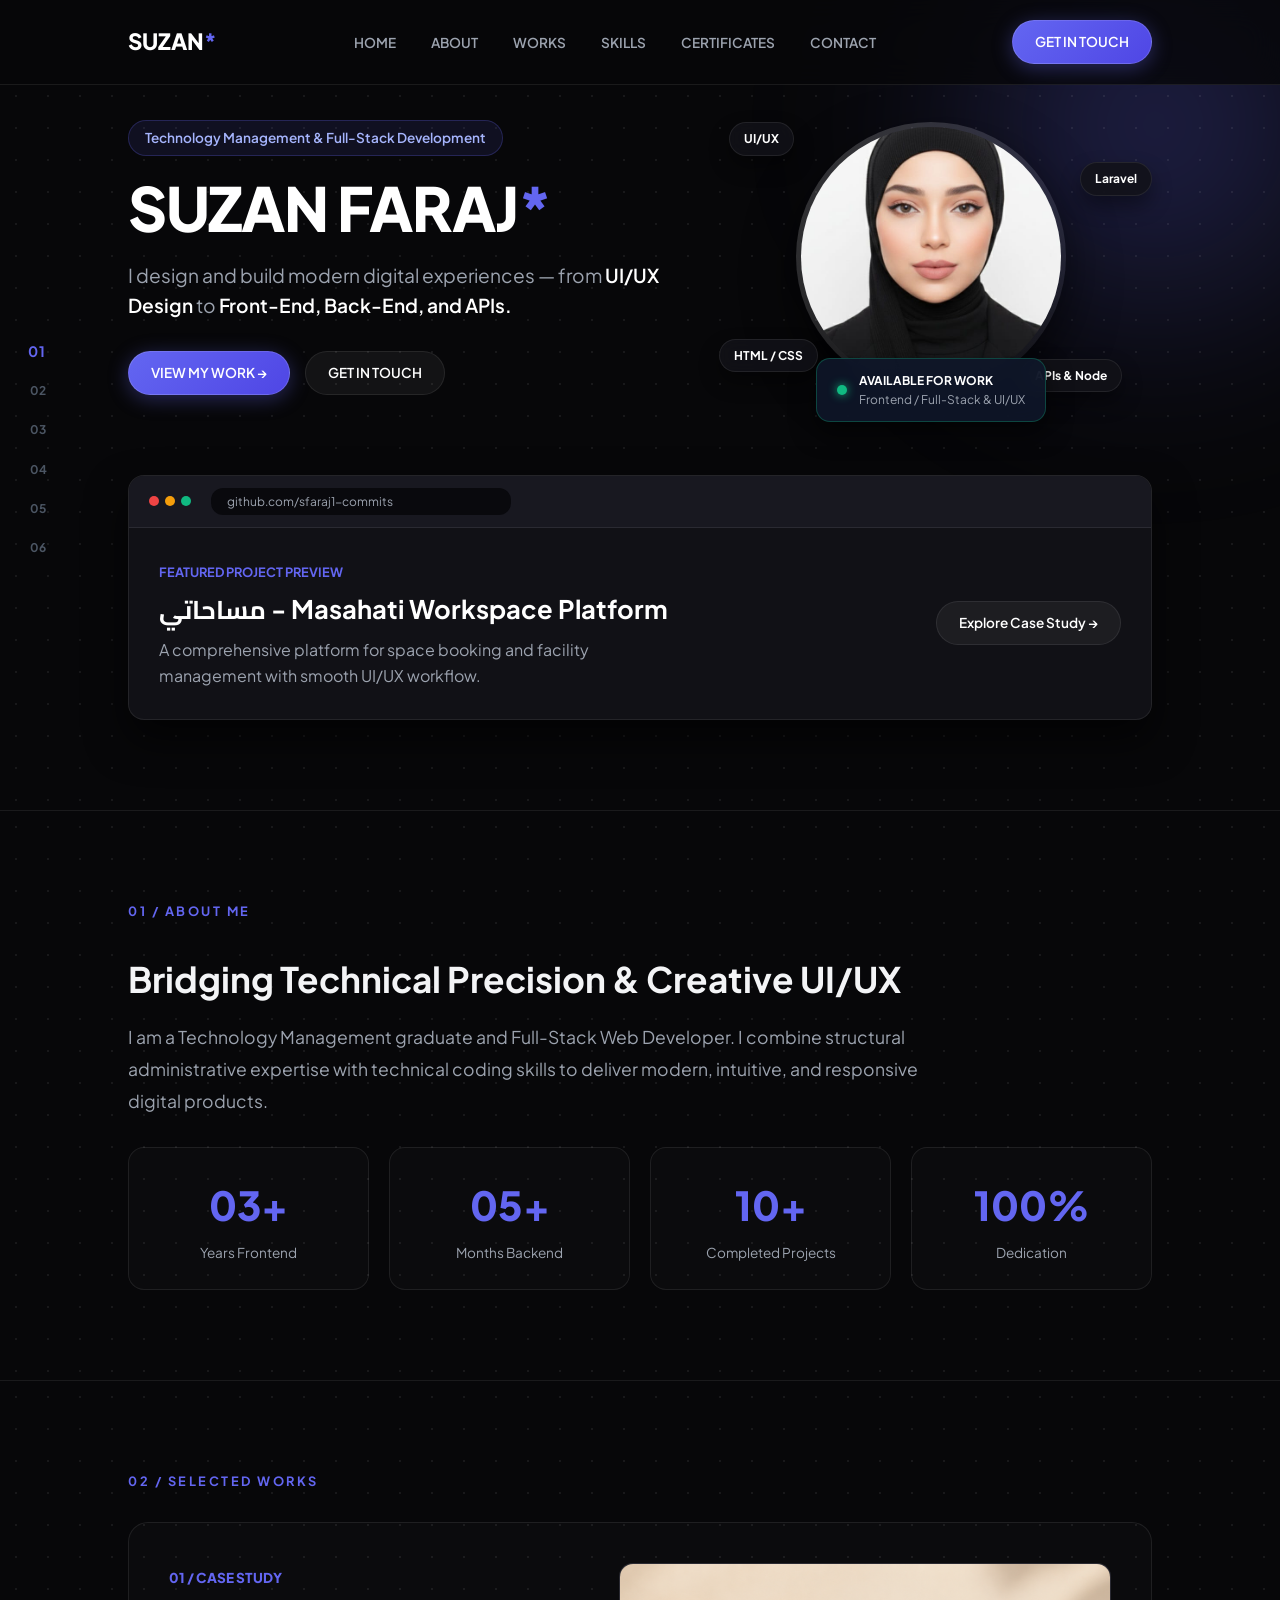
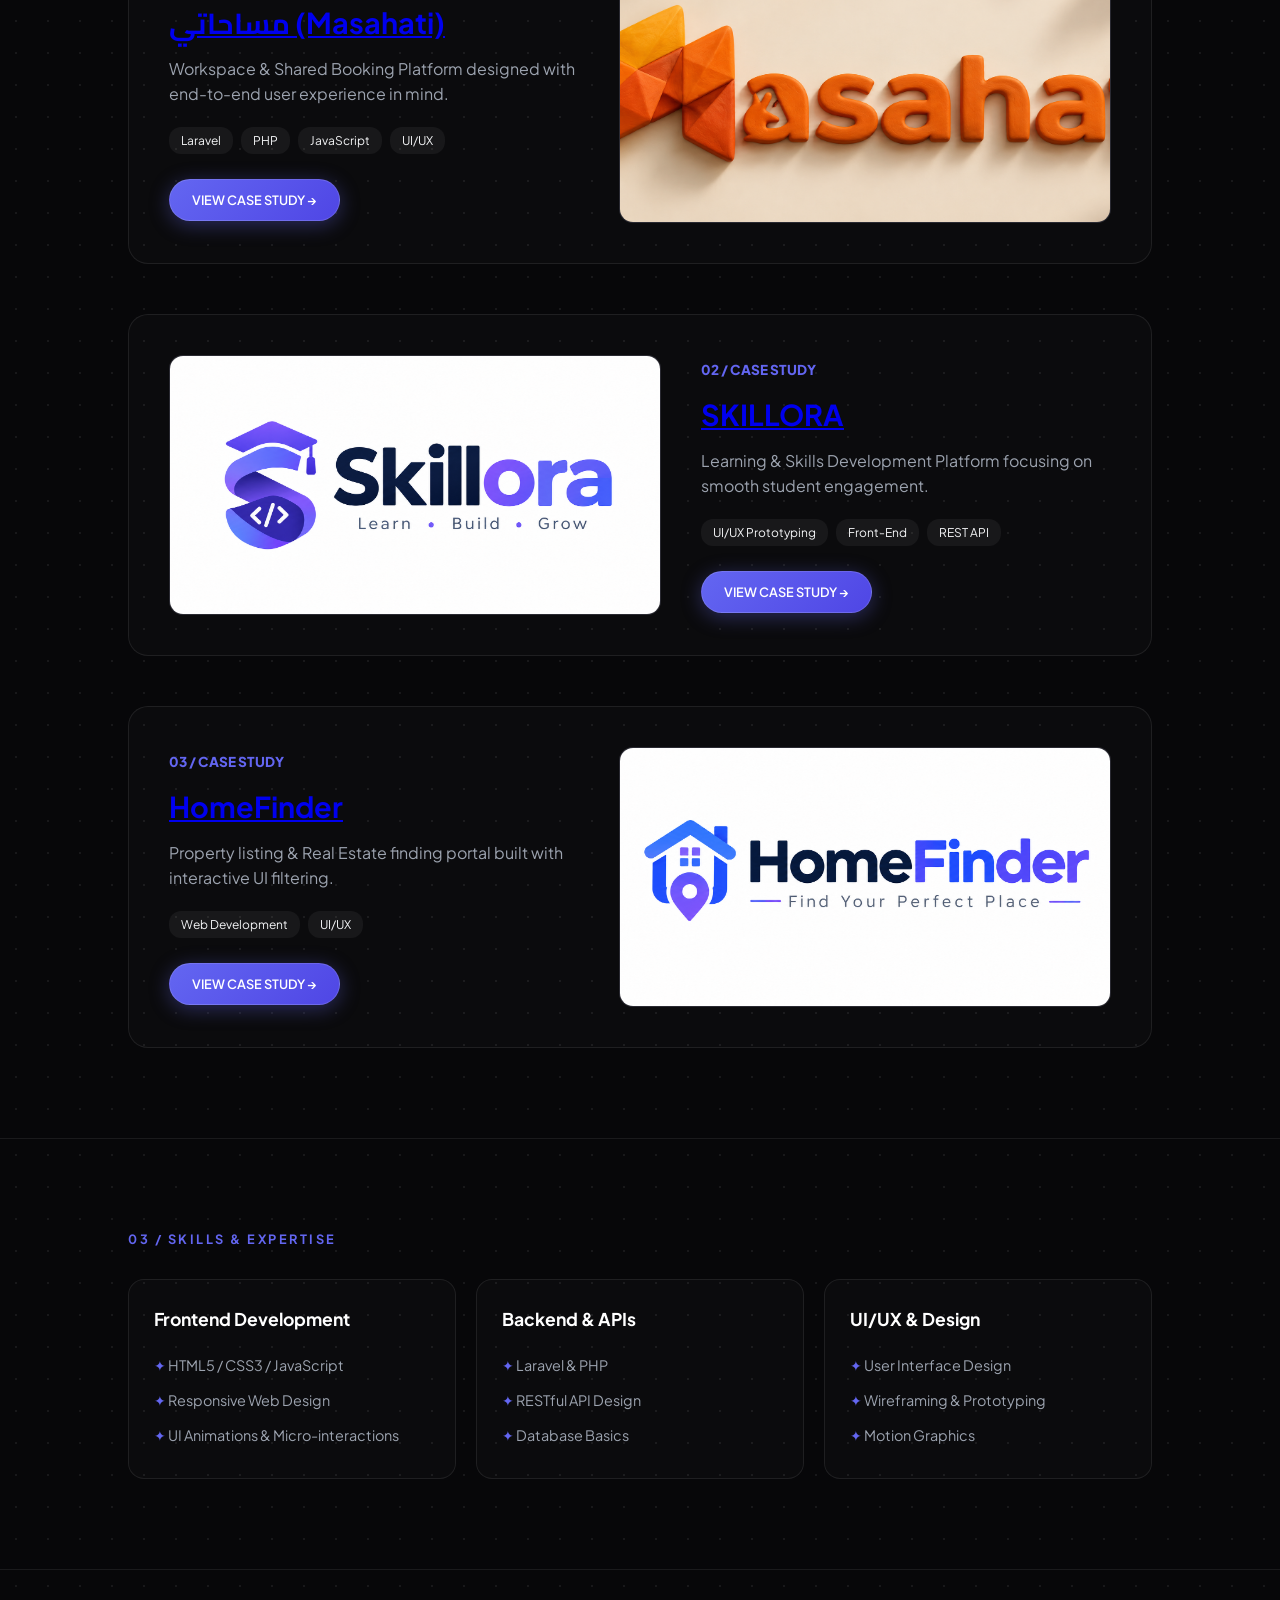
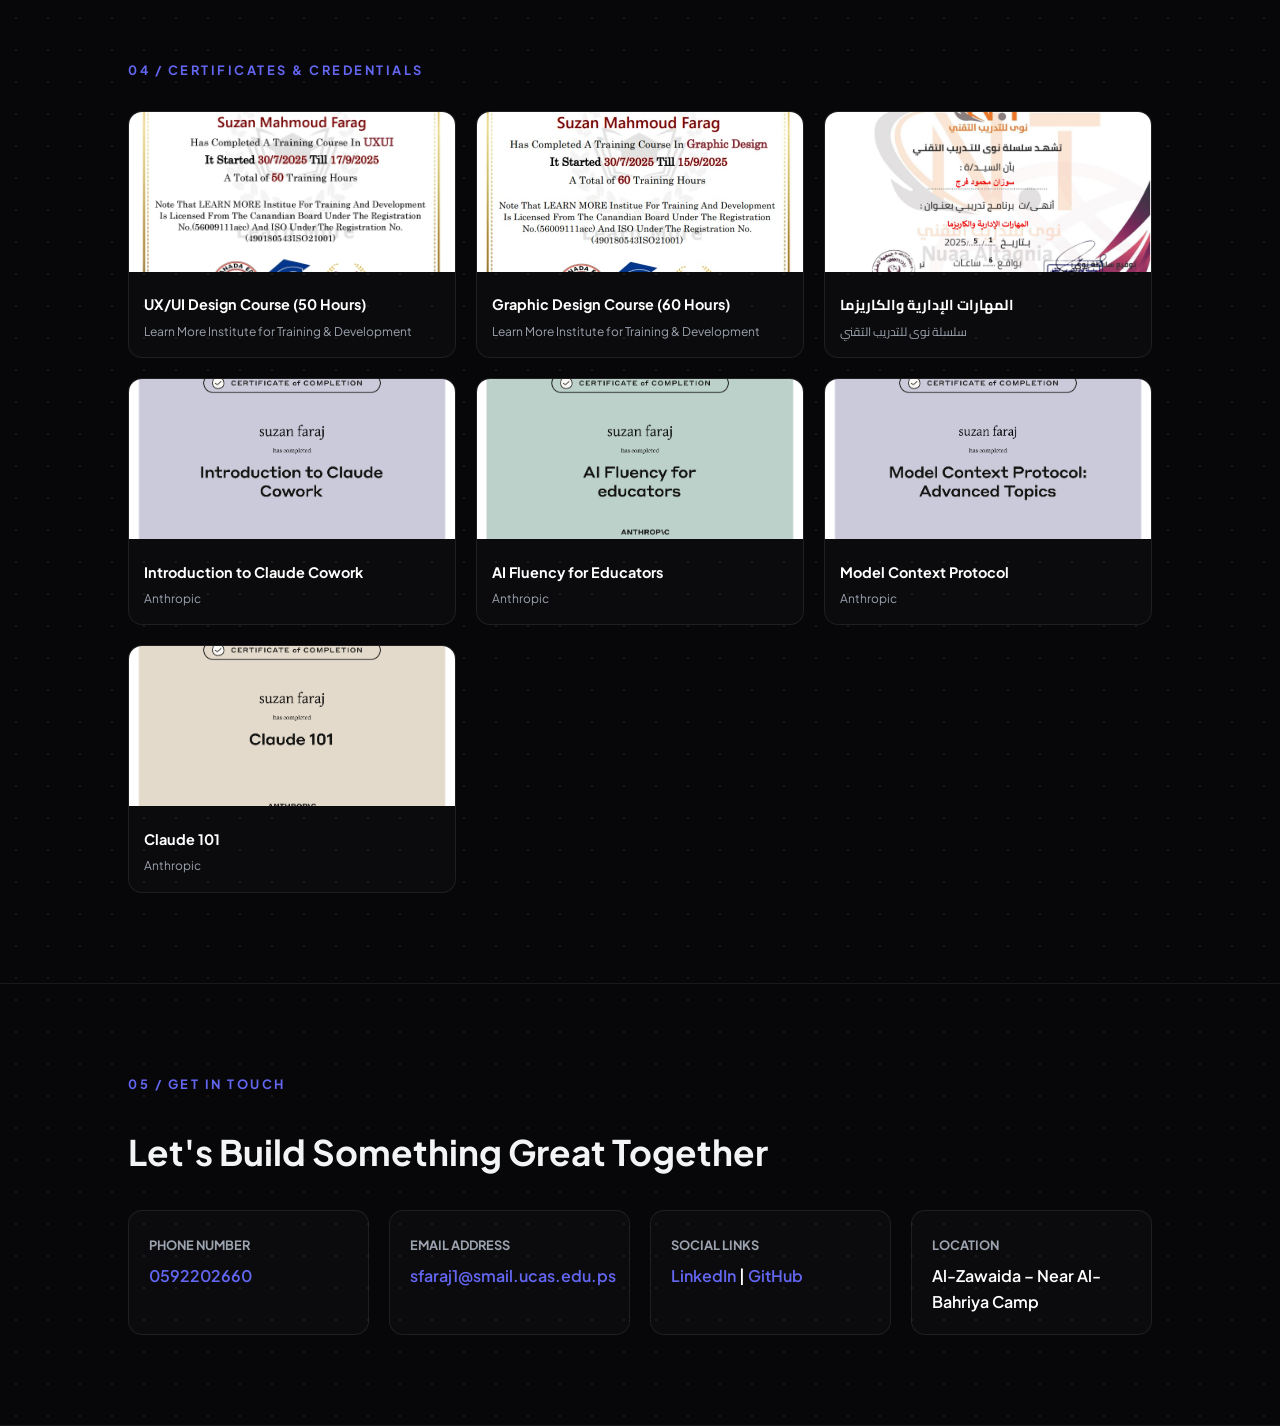
==== index.html @ 91f54c34 "Initial commit" ====
<!DOCTYPE html>
<html lang="en" dir="ltr">
<head>
    <meta charset="UTF-8">
    <meta name="viewport" content="width=device-width, initial-scale=1.0">
    <title>Suzan Faraj | Full-Stack & UI/UX Developer</title>
    
    <!-- Google Fonts -->
    <link rel="preconnect" href="https://fonts.googleapis.com">
    <link rel="preconnect" href="https://fonts.gstatic.com" crossorigin>
    <link href="https://fonts.googleapis.com/css2?family=Cairo:wght@400;600;700&family=Plus+Jakarta+Sans:wght@300;400;500;600;700;800&display=swap" rel="stylesheet">
    
    <!-- External CSS -->
    <link rel="stylesheet" href="css/style.css">

    <!-- Modal Internal CSS -->
    <style>
        .image-modal {
            display: none;
            position: fixed;
            z-index: 9999;
            padding-top: 50px;
            left: 0;
            top: 0;
            width: 100%;
            height: 100%;
            overflow: auto;
            background-color: rgba(0, 0, 0, 0.88);
            backdrop-filter: blur(8px);
        }

        .modal-content {
            margin: auto;
            display: block;
            max-width: 85%;
            max-height: 80vh;
            border-radius: 12px;
            box-shadow: 0 10px 30px rgba(0,0,0,0.8);
            object-fit: contain;
            animation: zoomIn 0.3s ease-in-out;
        }

        #caption {
            margin: auto;
            display: block;
            width: 80%;
            max-width: 700px;
            text-align: center;
            color: #ffffff;
            padding: 15px 0;
            font-size: 1.1rem;
            font-family: 'Plus Jakarta Sans', sans-serif;
        }

        .close-modal {
            position: absolute;
            top: 20px;
            right: 35px;
            color: #ffffff;
            font-size: 40px;
            font-weight: bold;
            cursor: pointer;
            transition: 0.3s;
            line-height: 1;
        }

        .close-modal:hover {
            color: #ff4d4d;
        }

        @keyframes zoomIn {
            from { transform: scale(0.7); opacity: 0; }
            to { transform: scale(1); opacity: 1; }
        }

        .cert-card img, .case-img img {
            cursor: pointer;
            transition: transform 0.3s ease, filter 0.3s ease;
        }

        .cert-card img:hover, .case-img img:hover {
            transform: scale(1.03);
            filter: brightness(1.05);
        }
    </style>
</head>
<body>

    <div class="ambient-glow"></div>

    <!-- Scroll Progress Indicator -->
    <div class="scroll-indicator">
        <a href="#home" class="scroll-step active">01</a>
        <a href="#about" class="scroll-step">02</a>
        <a href="#works" class="scroll-step">03</a>
        <a href="#skills" class="scroll-step">04</a>
        <a href="#certificates" class="scroll-step">05</a>
        <a href="#contact" class="scroll-step">06</a>
    </div>

    <!-- Header Navigation -->
    <header>
        <a class="logo" href="#home">SUZAN<span>*</span></a>
        <nav>
            <a href="#home">HOME</a>
            <a href="#about">ABOUT</a>
            <a href="#works">WORKS</a>
            <a href="#skills">SKILLS</a>
            <a href="#certificates">CERTIFICATES</a>
            <a href="#contact">CONTACT</a>
        </nav>
        <div class="header-actions">
            <a class="btn-primary" href="#contact">GET IN TOUCH</a>
        </div>
    </header>

    <main>
        <!-- HERO SECTION -->
        <section class="hero grid-bg" id="home">
            <div class="hero-content">
                <span class="hero-tag">Technology Management & Full-Stack Development</span>
                <h1>SUZAN FARAJ<span>*</span></h1>
                <p class="intro-text">
                    I design and build modern digital experiences — from <b>UI/UX Design</b> to <b>Front-End, Back-End, and APIs.</b>
                </p>

                <div class="hero-cta">
                    <a href="#works" class="btn-primary">VIEW MY WORK →</a>
                    <a href="#contact" class="btn-secondary">GET IN TOUCH</a>
                </div>
            </div>

            <!-- Profile Visual with Orbits & Floating Status -->
            <div class="hero-visual">
                <div class="floating-badge badge-1">UI/UX</div>
                <div class="floating-badge badge-2">Laravel</div>
                <div class="floating-badge badge-3">HTML / CSS</div>
                <div class="floating-badge badge-4">APIs & Node</div>

                <div class="photo-wrapper">
                    <img src="image/profile.jpg.jpeg" alt="Suzan Faraj">
                </div>

                <div class="status-card">
                    <div class="status-dot"></div>
                    <div class="status-info">
                        <strong>AVAILABLE FOR WORK</strong>
                        <span>Frontend / Full-Stack & UI/UX</span>
                    </div>
                </div>
            </div>

            <!-- Hero Live Browser Project Slider Preview -->
            <div class="hero-browser-preview">
                <div class="browser-header">
                    <div class="dots">
                        <div class="dot red"></div>
                        <div class="dot yellow"></div>
                        <div class="dot green"></div>
                    </div>
                    <div class="browser-url" id="preview-url">github.com/sfaraj1-commits</div>
                </div>
                <div class="browser-content">
                    <div>
                        <span class="preview-tag">FEATURED PROJECT PREVIEW</span>
                        <h3 id="preview-title" class="preview-title">مساحاتي - Masahati Workspace Platform</h3>
                        <p id="preview-desc" class="preview-desc">A comprehensive platform for space booking and facility management with smooth UI/UX workflow.</p>
                    </div>
                    <a href="https://github.com/sfaraj1-commits" target="_blank" class="btn-secondary btn-nowrap">Explore Case Study →</a>
                </div>
            </div>
        </section>

        <!-- ABOUT SECTION WITH STATS -->
        <section class="about grid-bg" id="about">
            <div class="section-top">01 / ABOUT ME</div>
            
            <h2 class="section-title">Bridging Technical Precision & Creative UI/UX</h2>
            <p class="section-description">
                I am a Technology Management graduate and Full-Stack Web Developer. I combine structural administrative expertise with technical coding skills to deliver modern, intuitive, and responsive digital products.
            </p>

            <!-- Stats Grid -->
            <div class="stats-grid">
                <div class="stat-card">
                    <div class="num">03+</div>
                    <div class="label">Years Frontend</div>
                </div>
                <div class="stat-card">
                    <div class="num">05+</div>
                    <div class="label">Months Backend</div>
                </div>
                <div class="stat-card">
                    <div class="num">10+</div>
                    <div class="label">Completed Projects</div>
                </div>
                <div class="stat-card">
                    <div class="num">100%</div>
                    <div class="label">Dedication</div>
                </div>
            </div>
        </section>

        <!-- SELECTED WORKS - CASE STUDIES -->
        <section class="works grid-bg" id="works">
            <div class="section-top">02 / SELECTED WORKS</div>

            <div class="case-studies">
                <!-- Case Study 01: Masahati -->
                <article class="case-card">
                    <div>
                        <span class="case-tag">01 / CASE STUDY</span>
                        <h3 class="case-title">
                            <a href="https://github.com/sfaraj1-commits" target="_blank" class="title-link">مساحاتي (Masahati)</a>
                        </h3>
                        <p class="case-desc">Workspace & Shared Booking Platform designed with end-to-end user experience in mind.</p>
                        <div class="tag-list">
                            <span class="tech-tag">Laravel</span>
                            <span class="tech-tag">PHP</span>
                            <span class="tech-tag">JavaScript</span>
                            <span class="tech-tag">UI/UX</span>
                        </div>
                        <a href="https://github.com/sfaraj1-commits" target="_blank" class="btn-primary btn-sm">VIEW CASE STUDY →</a>
                    </div>
                    <div class="case-img">
                        <img src="image/ChatGPT Image 1 أكتوبر 2026، 10_44_42 ص.png" alt="Masahati App Preview">
                    </div>
                </article>

                <!-- Case Study 02: Skillora -->
                <article class="case-card reverse">
                    <div class="case-img">
                        <img src="image/ChatGPT Image 8 أكتوبر 2026، 11_13_32 ص.png" alt="Skillora App Preview">
                    </div>
                    <div>
                        <span class="case-tag">02 / CASE STUDY</span>
                        <h3 class="case-title">
                            <a href="https://github.com/sfaraj1-commits/Skillora" target="_blank" class="title-link">SKILLORA</a>
                        </h3>
                        <p class="case-desc">Learning & Skills Development Platform focusing on smooth student engagement.</p>
                        <div class="tag-list">
                            <span class="tech-tag">UI/UX Prototyping</span>
                            <span class="tech-tag">Front-End</span>
                            <span class="tech-tag">REST API</span>
                        </div>
                        <a href="https://github.com/sfaraj1-commits" target="_blank" class="btn-primary btn-sm">VIEW CASE STUDY →</a>
                    </div>
                </article>

                <!-- Case Study 03: HomeFinder -->
                <article class="case-card">
                    <div>
                        <span class="case-tag">03 / CASE STUDY</span>
                        <h3 class="case-title">
                            <a href="https://github.com/sfaraj1-commits" target="_blank" class="title-link">HomeFinder</a>
                        </h3>
                        <p class="case-desc">Property listing & Real Estate finding portal built with interactive UI filtering.</p>
                        <div class="tag-list">
                            <span class="tech-tag">Web Development</span>
                            <span class="tech-tag">UI/UX</span>
                        </div>
                        <a href="https://github.com/sfaraj1-commits" target="_blank" class="btn-primary btn-sm">VIEW CASE STUDY →</a>
                    </div>
                    <div class="case-img">
                        <img src="image/ChatGPT Image 8 أكتوبر 2026، 11_18_34 ص.png" alt="HomeFinder Portal Preview">
                    </div>
                </article>
            </div>
        </section>

        <!-- SKILLS SECTION -->
        <section class="skills grid-bg" id="skills">
            <div class="section-top">03 / SKILLS & EXPERTISE</div>

            <div class="skills-grid">
                <div class="skill-box">
                    <h3>Frontend Development</h3>
                    <ul>
                        <li>HTML5 / CSS3 / JavaScript</li>
                        <li>Responsive Web Design</li>
                        <li>UI Animations & Micro-interactions</li>
                    </ul>
                </div>
                <div class="skill-box">
                    <h3>Backend & APIs</h3>
                    <ul>
                        <li>Laravel & PHP</li>
                        <li>RESTful API Design</li>
                        <li>Database Basics</li>
                    </ul>
                </div>
                <div class="skill-box">
                    <h3>UI/UX & Design</h3>
                    <ul>
                        <li>User Interface Design</li>
                        <li>Wireframing & Prototyping</li>
                        <li>Motion Graphics</li>
                    </ul>
                </div>
            </div>
        </section>

        <!-- CERTIFICATES SECTION -->
        <section class="certificates grid-bg" id="certificates">
            <div class="section-top">04 / CERTIFICATES & CREDENTIALS</div>

            <div class="cert-grid">
                <article class="cert-card">
                    <img src="image/g.jpeg" alt="UX/UI Design Training Certificate">
                    <div class="cert-info">
                        <h4>UX/UI Design Course (50 Hours)</h4>
                        <span>Learn More Institute for Training & Development</span>
                    </div>
                </article>

                <article class="cert-card">
                    <img src="image/WhatsApp Image 2026-10-06 at 2.01.51 PM.jpeg" alt="Graphic Design Training Certificate">
                    <div class="cert-info">
                        <h4>Graphic Design Course (60 Hours)</h4>
                        <span>Learn More Institute for Training & Development</span>
                    </div>
                </article>

                <article class="cert-card">
                    <img src="image/WhatsApp Image 2026-10-06 at 2.01.50 PM.jpeg" alt="Management Skills Certificate">
                    <div class="cert-info">
                        <h4>المهارات الإدارية والكاريزما</h4>
                        <span>سلسلة نوى للتدريب التقني</span>
                    </div>
                </article>

                <article class="cert-card">
                    <img src="image/certificate-2w9afbfnwqff-1787581860.jpg" alt="Certificate">
                    <div class="cert-info">
                        <h4>Introduction to Claude Cowork</h4>
                        <span>Anthropic</span>
                    </div>
                </article>

                <article class="cert-card">
                    <img src="image/certificate-3p4eb554yfsv-1787680988.jpg" alt="Certificate">
                    <div class="cert-info">
                        <h4>AI Fluency for Educators</h4>
                        <span>Anthropic</span>
                    </div>
                </article>

                <article class="cert-card">
                    <img src="image/certificate-8xuorm6f8h6w-1787682008.jpg" alt="Certificate">
                    <div class="cert-info">
                        <h4>Model Context Protocol</h4>
                        <span>Anthropic</span>
                    </div>
                </article>

                <article class="cert-card">
                    <img src="image/certificate-9eqwygiq89qj-1786186066.jpg" alt="Certificate">
                    <div class="cert-info">
                        <h4>Claude 101</h4>
                        <span>Anthropic</span>
                    </div>
                </article>
            </div>
        </section>

        <!-- CONTACT SECTION -->
        <section class="contact grid-bg" id="contact">
            <div class="section-top">05 / GET IN TOUCH</div>
            <h2 class="section-title">Let's Build Something Great Together</h2>

            <div class="contact-grid">
                <div class="contact-box">
                    <strong>Phone Number</strong>
                    <p><a href="tel:0592202660">0592202660</a></p>
                </div>
                <div class="contact-box">
                    <strong>Email Address</strong>
                    <p><a href="mailto:sfaraj1@smail.ucas.edu.ps">sfaraj1@smail.ucas.edu.ps</a></p>
                </div>
                <div class="contact-box">
                    <strong>Social Links</strong>
                    <p>
                        <a href="https://www.linkedin.com/in/suzan-ahmad-7a7024203?utm_source=share_via&utm_content=profile&utm_medium=member_android" target="_blank">LinkedIn</a> | 
                        <a href="https://github.com/sfaraj1-commits" target="_blank">GitHub</a>
                    </p>
                </div>
                <div class="contact-box">
                    <strong>Location</strong>
                    <p>Al-Zawaida – Near Al-Bahriya Camp</p>
                </div>
            </div>
        </section>
    </main>

    <!-- Lightbox Modal -->
    <div id="imageModal" class="image-modal">
        <span class="close-modal">&times;</span>
        <img class="modal-content" id="fullImage" alt="Zoomed View">
        <div id="caption"></div>
    </div>

    <!-- JavaScript -->
    <script>
        document.addEventListener("DOMContentLoaded", () => {
            const projects = [
                { title: "مساحاتي - Masahati Workspace Platform", desc: "A comprehensive space booking and facility management system.", url: "github.com/sfaraj1-commits" },
                { title: "SKILLORA - Learning Platform", desc: "E-learning portal designed with clean UI/UX and seamless APIs.", url: "github.com/sfaraj1-commits" },
                { title: "HomeFinder - Real Estate Portal", desc: "Real estate listing platform with advanced filtering controls.", url: "github.com/sfaraj1-commits" }
            ];

            let currentIndex = 0;
            const titleEl = document.getElementById("preview-title");
            const descEl = document.getElementById("preview-desc");
            const urlEl = document.getElementById("preview-url");

            setInterval(() => {
                currentIndex = (currentIndex + 1) % projects.length;
                titleEl.textContent = projects[currentIndex].title;
                descEl.textContent = projects[currentIndex].desc;
                urlEl.textContent = projects[currentIndex].url;
            }, 3500);

            const sections = document.querySelectorAll("section");
            const navSteps = document.querySelectorAll(".scroll-step");

            window.addEventListener("scroll", () => {
                let current = "";
                sections.forEach(section => {
                    const sectionTop = section.offsetTop;
                    if (pageYOffset >= sectionTop - 200) {
                        current = section.getAttribute("id");
                    }
                });

                navSteps.forEach(step => {
                    step.classList.remove("active");
                    if (step.getAttribute("href") === `#${current}`) {
                        step.classList.add("active");
                    }
                });
            });

            // Zoom Image Logic
            const modal = document.getElementById("imageModal");
            const modalImg = document.getElementById("fullImage");
            const captionText = document.getElementById("caption");
            const closeModal = document.querySelector(".close-modal");

            const clickableImages = document.querySelectorAll(".cert-card img, .case-img img");

            clickableImages.forEach(img => {
                img.addEventListener("click", function () {
                    modal.style.display = "block";
                    modalImg.src = this.src;
                    captionText.innerHTML = this.alt || "";
                });
            });

            closeModal.addEventListener("click", () => {
                modal.style.display = "none";
            });

            modal.addEventListener("click", (e) => {
                if (e.target === modal) {
                    modal.style.display = "none";
                }
            });
        });
    </script>
</body>
</html>
---- css/style.css ----
:root {
    --bg-color: #070709;
    --card-bg: rgba(255, 255, 255, 0.02);
    --card-border: rgba(255, 255, 255, 0.08);
    --accent-color: #6366f1;
    --accent-glow: rgba(99, 102, 241, 0.35);
    --green-glow: #10b981;
    --text-main: #f3f4f6;
    --text-muted: #9ca3af;
}

* { 
    box-sizing: border-box; 
    margin: 0; 
    padding: 0; 
}

html { 
    scroll-behavior: smooth; 
}

body {
    background-color: var(--bg-color);
    color: var(--text-main);
    font-family: 'Plus Jakarta Sans', 'Cairo', sans-serif;
    line-height: 1.6;
    overflow-x: hidden;
    padding-top: 80px;
}

/* Ambient Background Glow */
.ambient-glow {
    position: fixed;
    top: -150px;
    right: -150px;
    width: 550px;
    height: 550px;
    background: radial-gradient(circle, var(--accent-glow) 0%, transparent 70%);
    z-index: -1;
    filter: blur(90px);
    pointer-events: none;
}

.grid-bg {
    background-image: radial-gradient(rgba(255, 255, 255, 0.07) 1px, transparent 1px);
    background-size: 32px 32px;
    padding: 90px 10%;
    border-bottom: 1px solid var(--card-border);
    position: relative;
}

/* Side Scroll Progress Indicator */
.scroll-indicator {
    position: fixed;
    left: 30px;
    top: 50%;
    transform: translateY(-50%);
    display: flex;
    flex-direction: column;
    gap: 20px;
    z-index: 100;
}

.scroll-step {
    font-size: 0.75rem;
    font-weight: 700;
    color: #4b5563;
    text-decoration: none;
    transition: all 0.3s;
    position: relative;
}

.scroll-step.active, 
.scroll-step:hover {
    color: var(--accent-color);
    transform: scale(1.2);
}

/* Header Navigation */
header {
    position: fixed;
    top: 0; 
    left: 0; 
    width: 100%;
    display: flex; 
    justify-content: space-between; 
    align-items: center;
    padding: 20px 10%;
    background: rgba(7, 7, 9, 0.8);
    backdrop-filter: blur(16px);
    z-index: 1000;
    border-bottom: 1px solid var(--card-border);
}

header .logo {
    font-size: 1.4rem; 
    font-weight: 800; 
    color: #fff; 
    text-decoration: none;
}

header .logo span { 
    color: var(--accent-color); 
}

header nav a {
    color: var(--text-muted); 
    text-decoration: none; 
    margin: 0 16px;
    font-size: 0.85rem; 
    font-weight: 600; 
    transition: color 0.3s;
}

header nav a:hover { 
    color: #fff; 
}

.header-actions { 
    display: flex; 
    align-items: center; 
    gap: 16px; 
}

/* Buttons */
.btn-primary {
    background: linear-gradient(135deg, #6366f1 0%, #4f46e5 100%);
    box-shadow: 0 4px 20px var(--accent-glow);
    padding: 10px 22px; 
    border-radius: 30px; 
    color: #fff;
    text-decoration: none; 
    font-size: 0.85rem; 
    font-weight: 600;
    transition: all 0.3s; 
    border: 1px solid rgba(255,255,255,0.15);
    display: inline-block;
}

.btn-primary:hover { 
    transform: translateY(-2px); 
    box-shadow: 0 6px 25px rgba(99, 102, 241, 0.5); 
}

.btn-primary.btn-sm {
    font-size: 0.8rem;
}

.btn-secondary {
    background: rgba(255, 255, 255, 0.05);
    border: 1px solid var(--card-border);
    padding: 10px 22px; 
    border-radius: 30px; 
    color: #fff;
    text-decoration: none; 
    font-size: 0.85rem; 
    font-weight: 600;
    transition: all 0.3s;
    display: inline-block;
}

.btn-secondary:hover { 
    background: rgba(255, 255, 255, 0.1); 
}

.btn-nowrap {
    white-space: nowrap;
}

/* HERO SECTION */
.hero {
    display: grid;
    grid-template-columns: 1.1fr 0.9fr;
    gap: 40px;
    align-items: center;
    min-height: calc(90vh - 80px);
    padding-top: 40px;
}

.hero-tag {
    display: inline-block;
    background: rgba(99, 102, 241, 0.1);
    border: 1px solid rgba(99, 102, 241, 0.25);
    color: #a5b4fc; 
    padding: 6px 16px; 
    border-radius: 20px;
    font-size: 0.85rem; 
    font-weight: 600; 
    margin-bottom: 20px;
}

h1 { 
    font-size: 3.8rem; 
    color: #fff; 
    font-weight: 800; 
    line-height: 1.05; 
    letter-spacing: -1.5px; 
}

h1 span { 
    color: var(--accent-color); 
}

.intro-text {
    font-size: 1.2rem; 
    color: var(--text-muted); 
    margin: 20px 0 30px 0; 
    max-width: 580px;
}

.intro-text b { 
    color: #fff; 
    font-weight: 600; 
}

.hero-cta { 
    display: flex; 
    gap: 15px; 
    align-items: center; 
}

/* Profile Visual */
.hero-visual {
    position: relative;
    display: flex;
    justify-content: center;
    align-items: center;
}

.photo-wrapper {
    position: relative;
    width: 270px; 
    height: 270px;
    border-radius: 50%;
    padding: 5px;
    background: linear-gradient(135deg, rgba(255,255,255,0.2), rgba(255,255,255,0.03));
    box-shadow: 0 20px 50px rgba(0,0,0,0.6);
    z-index: 2;
}

.photo-wrapper img { 
    width: 100%; 
    height: 100%; 
    object-fit: cover; 
    border-radius: 50%; 
}

/* Floating Tech Orbit Badges */
.floating-badge {
    position: absolute;
    background: rgba(18, 18, 24, 0.85);
    border: 1px solid var(--card-border);
    backdrop-filter: blur(8px);
    padding: 6px 14px;
    border-radius: 20px;
    font-size: 0.75rem;
    font-weight: 700;
    color: #fff;
    box-shadow: 0 10px 20px rgba(0,0,0,0.4);
    animation: floatAnim 4s ease-in-out infinite alternate;
    z-index: 3;
}

.badge-1 { top: 0; left: 20px; animation-delay: 0s; }
.badge-2 { top: 40px; right: 0; animation-delay: 1s; }
.badge-3 { bottom: 20px; left: 10px; animation-delay: 2s; }
.badge-4 { bottom: 0; right: 30px; animation-delay: 1.5s; }

@keyframes floatAnim {
    0% { transform: translateY(0px); }
    100% { transform: translateY(-10px); }
}

/* Floating Work Status Card */
.status-card {
    position: absolute;
    bottom: -30px;
    background: rgba(15, 23, 42, 0.9);
    border: 1px solid rgba(16, 185, 129, 0.3);
    backdrop-filter: blur(12px);
    padding: 12px 20px;
    border-radius: 14px;
    display: flex;
    align-items: center;
    gap: 12px;
    z-index: 4;
    box-shadow: 0 10px 25px rgba(0,0,0,0.5);
}

.status-dot {
    width: 10px; 
    height: 10px; 
    background: var(--green-glow); 
    border-radius: 50%;
    box-shadow: 0 0 10px var(--green-glow); 
    animation: pulse 1.8s infinite;
}

.status-info { font-size: 0.75rem; }
.status-info strong { display: block; color: #fff; }
.status-info span { color: var(--text-muted); }

@keyframes pulse { 
    0%, 100% { opacity: 1; } 
    50% { opacity: 0.4; } 
}

/* Browser Slider Preview */
.hero-browser-preview {
    grid-column: span 2;
    margin-top: 40px;
    background: #111116;
    border: 1px solid var(--card-border);
    border-radius: 16px;
    overflow: hidden;
    box-shadow: 0 20px 40px rgba(0,0,0,0.6);
}

.browser-header {
    background: #181820;
    padding: 12px 20px;
    display: flex;
    align-items: center;
    gap: 10px;
    border-bottom: 1px solid var(--card-border);
}

.dots { display: flex; gap: 6px; }
.dot { width: 10px; height: 10px; border-radius: 50%; background: #374151; }
.dot.red { background: #ef4444; } 
.dot.yellow { background: #f59e0b; } 
.dot.green { background: #10b981; }

.browser-url {
    background: #09090d;
    color: var(--text-muted);
    font-size: 0.75rem;
    padding: 4px 16px;
    border-radius: 12px;
    margin-left: 10px;
    flex: 1;
    max-width: 300px;
}

.browser-content {
    padding: 30px;
    display: flex;
    align-items: center;
    justify-content: space-between;
    min-height: 180px;
}

.preview-tag {
    color: var(--accent-color); 
    font-size: 0.8rem; 
    font-weight: 700;
}

.preview-title {
    font-size: 1.6rem; 
    color: #fff; 
    margin-top: 5px;
}

.preview-desc {
    color: var(--text-muted); 
    margin-top: 8px; 
    max-width: 500px;
}

/* GENERAL SECTION STYLES */
.section-top { 
    font-size: 0.8rem; 
    color: var(--accent-color); 
    letter-spacing: 2.5px; 
    font-weight: 700; 
    margin-bottom: 30px; 
    text-transform: uppercase; 
}

.section-title {
    font-size: 2.2rem; 
    margin-bottom: 15px;
}

.section-description {
    color: var(--text-muted); 
    font-size: 1.1rem; 
    max-width: 800px; 
    line-height: 1.8;
}

/* STATS CARDS */
.stats-grid {
    display: grid;
    grid-template-columns: repeat(auto-fit, minmax(180px, 1fr));
    gap: 20px;
    margin-top: 30px;
}

.stat-card {
    background: var(--card-bg);
    border: 1px solid var(--card-border);
    padding: 25px;
    border-radius: 16px;
    text-align: center;
}

.stat-card .num { 
    font-size: 2.5rem; 
    font-weight: 800; 
    color: var(--accent-color); 
}

.stat-card .label { 
    font-size: 0.85rem; 
    color: var(--text-muted); 
    margin-top: 5px; 
}

/* CASE STUDIES */
.case-studies { 
    display: flex; 
    flex-direction: column; 
    gap: 50px; 
    margin-top: 30px; 
}

.case-card {
    display: grid;
    grid-template-columns: 1fr 1.2fr;
    gap: 40px;
    background: var(--card-bg);
    border: 1px solid var(--card-border);
    border-radius: 20px;
    padding: 40px;
    align-items: center;
    transition: transform 0.3s;
}

.case-card:hover { 
    transform: translateY(-5px); 
    border-color: rgba(99, 102, 241, 0.4); 
}

.case-card.reverse { 
    grid-template-columns: 1.2fr 1fr; 
}

.case-tag {
    color: var(--accent-color); 
    font-weight: 800; 
    font-size: 0.85rem;
}

.case-title {
    font-size: 1.8rem; 
    color: #fff; 
    margin: 10px 0;
}

.case-desc {
    color: var(--text-muted); 
    margin-bottom: 20px;
}

.tag-list {
    display: flex; 
    gap: 8px; 
    flex-wrap: wrap; 
    margin-bottom: 25px;
}

.tech-tag {
    background: rgba(255,255,255,0.05); 
    padding: 4px 12px; 
    border-radius: 12px; 
    font-size: 0.75rem;
}

.case-img {
    width: 100%; 
    height: 260px; 
    background: #181820; 
    border-radius: 14px;
    display: flex; 
    align-items: center; 
    justify-content: center; 
    overflow: hidden;
    border: 1px solid var(--card-border);
}

.case-img img { 
    width: 100%; 
    height: 100%; 
    object-fit: cover; 
}

.img-placeholder {
    color: #666; 
    font-weight: 600;
}

/* SKILLS GRID */
.skills-grid { 
    display: grid; 
    grid-template-columns: repeat(auto-fit, minmax(260px, 1fr)); 
    gap: 20px; 
}

.skill-box { 
    background: var(--card-bg); 
    border: 1px solid var(--card-border); 
    padding: 25px; 
    border-radius: 16px; 
}

.skill-box h3 { 
    margin-bottom: 15px; 
    color: #fff; 
    font-size: 1.1rem; 
}

.skill-box ul { 
    list-style: none; 
}

.skill-box ul li { 
    padding: 6px 0; 
    color: var(--text-muted); 
    font-size: 0.9rem; 
}

.skill-box ul li::before { 
    content: "✦ "; 
    color: var(--accent-color); 
}

/* CERTIFICATES SHOWCASE */
.cert-grid { 
    display: grid; 
    grid-template-columns: repeat(auto-fill, minmax(260px, 1fr)); 
    gap: 20px; 
}

.cert-card { 
    background: var(--card-bg); 
    border: 1px solid var(--card-border); 
    border-radius: 14px; 
    overflow: hidden; 
}

.cert-card img { 
    width: 100%; 
    height: 160px; 
    object-fit: cover; 
}

.cert-info { 
    padding: 15px; 
}

.cert-info h4 { 
    font-size: 0.9rem; 
    color: #fff; 
}

.cert-info span { 
    font-size: 0.75rem; 
    color: var(--text-muted); 
}

/* CONTACT SECTION */
.contact-grid { 
    display: grid; 
    grid-template-columns: repeat(auto-fit, minmax(200px, 1fr)); 
    gap: 20px; 
    margin-top: 30px; 
}

.contact-box { 
    background: var(--card-bg); 
    border: 1px solid var(--card-border); 
    padding: 20px; 
    border-radius: 14px; 
}

.contact-box strong { 
    color: var(--text-muted); 
    font-size: 0.8rem; 
    text-transform: uppercase; 
}

.contact-box p { 
    margin-top: 6px; 
    color: #fff; 
    font-weight: 600; 
}

.contact-box a { 
    color: var(--accent-color); 
    text-decoration: none; 
}

/* MEDIA QUERIES */
@media (max-width: 900px) {
    .hero { 
        grid-template-columns: 1fr; 
        text-align: center; 
    }
    
    .hero-visual { 
        margin-top: 30px; 
    }
    
    .hero-cta { 
        justify-content: center; 
    }
    
    .case-card, 
    .case-card.reverse { 
        grid-template-columns: 1fr; 
    }
    
    .scroll-indicator { 
        display: none; 
    }
    
    header nav { 
        display: none; 
    }
    
    h1 { 
        font-size: 2.6rem; 
    }
}
/* Styling for Image Modal */
.image-modal {
    display: none;
    position: fixed;
    z-index: 9999;
    padding-top: 50px;
    left: 0;
    top: 0;
    width: 100%;
    height: 100%;
    overflow: auto;
    background-color: rgba(0, 0, 0, 0.85);
    backdrop-filter: blur(5px);
}

.modal-content {
    margin: auto;
    display: block;
    max-width: 85%;
    max-height: 80vh;
    border-radius: 12px;
    box-shadow: 0 10px 30px rgba(0,0,0,0.5);
    object-fit: contain;
    animation: zoomIn 0.3s ease;
}

#caption {
    margin: auto;
    display: block;
    width: 80%;
    max-width: 700px;
    text-align: center;
    color: #fff;
    padding: 15px 0;
    font-size: 1.1rem;
}

.close-modal {
    position: absolute;
    top: 20px;
    right: 35px;
    color: #f1f1f1;
    font-size: 40px;
    font-weight: bold;
    cursor: pointer;
    transition: 0.3s;
}

.close-modal:hover {
    color: #bbb;
}

@keyframes zoomIn {
    from { transform: scale(0.7); opacity: 0; }
    to { transform: scale(1); opacity: 1; }
}

/* إضافة شكل المؤشر عند تحريك الماوس فوق صور الشهادات والمعرض */
.cert-card img, .case-img img {
    cursor: pointer;
    transition: transform 0.3s ease;
}

.cert-card img:hover, .case-img img:hover {
    transform: scale(1.03);
}
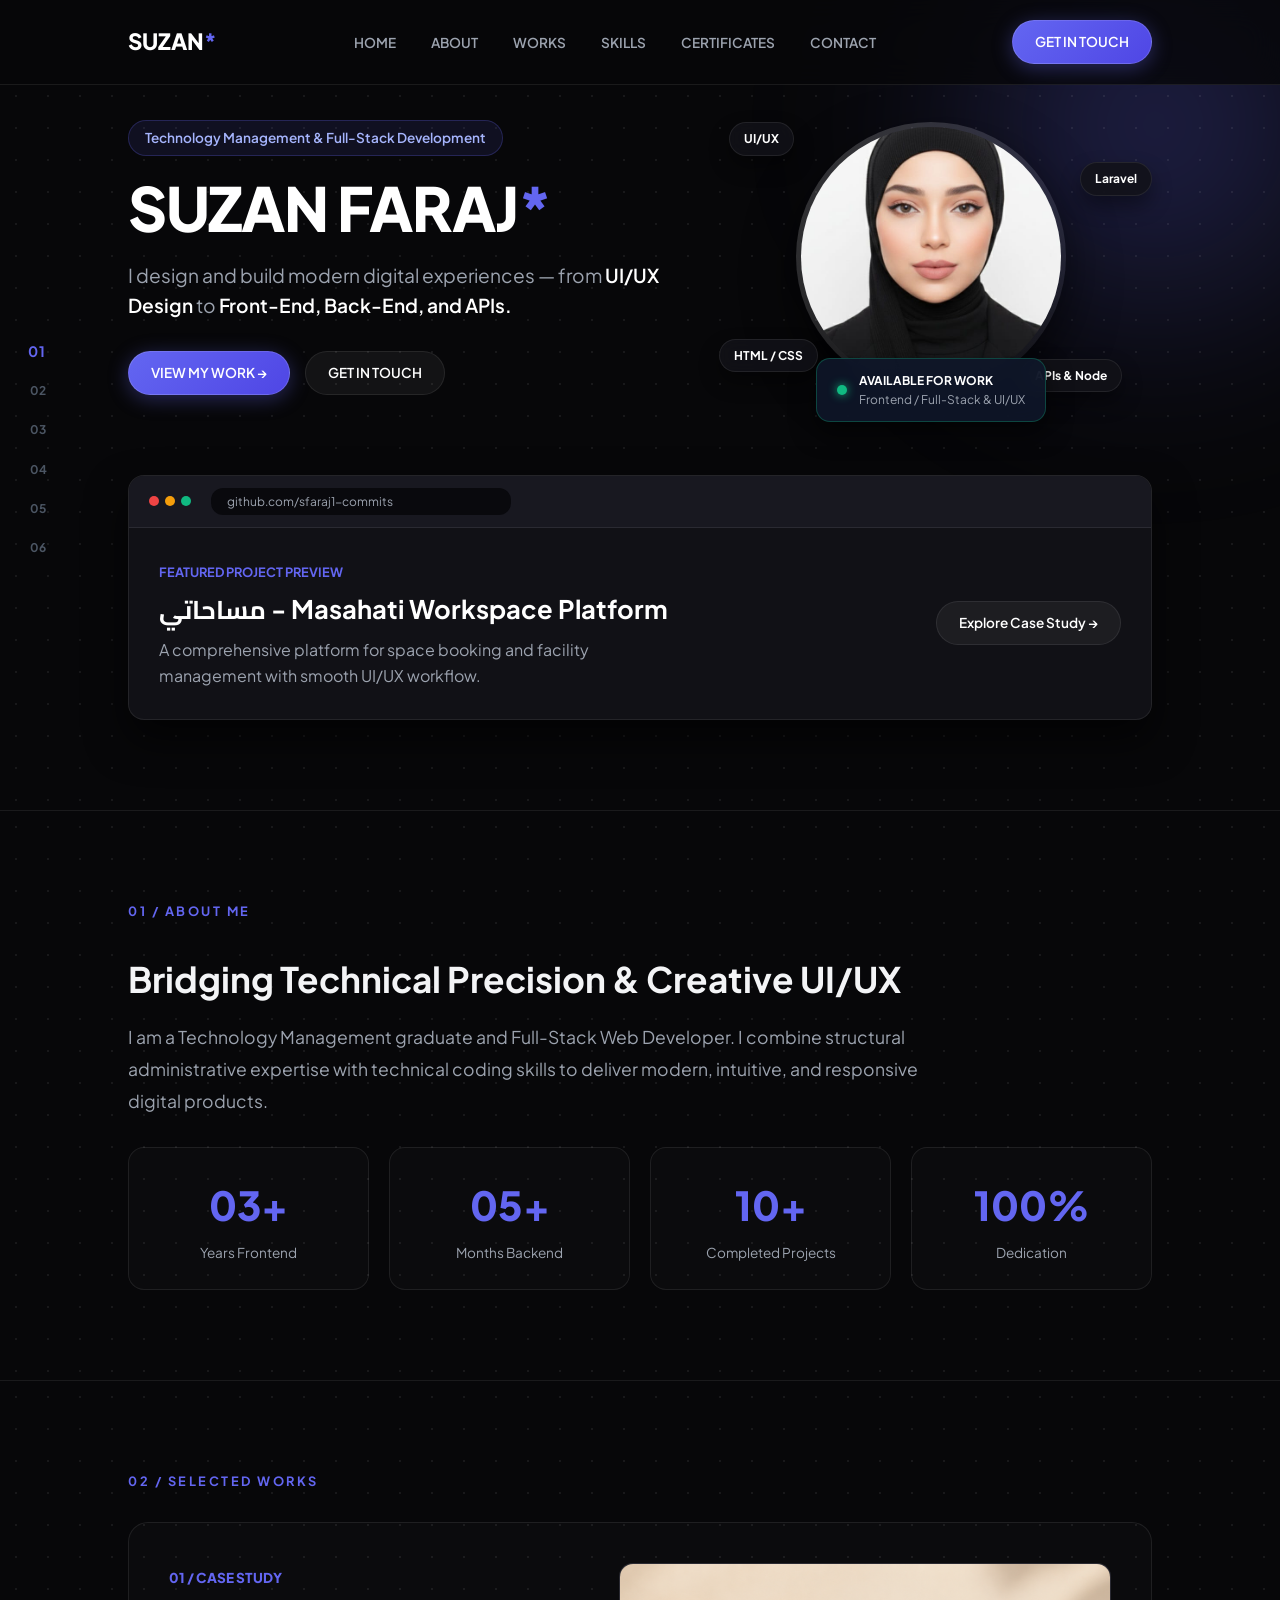
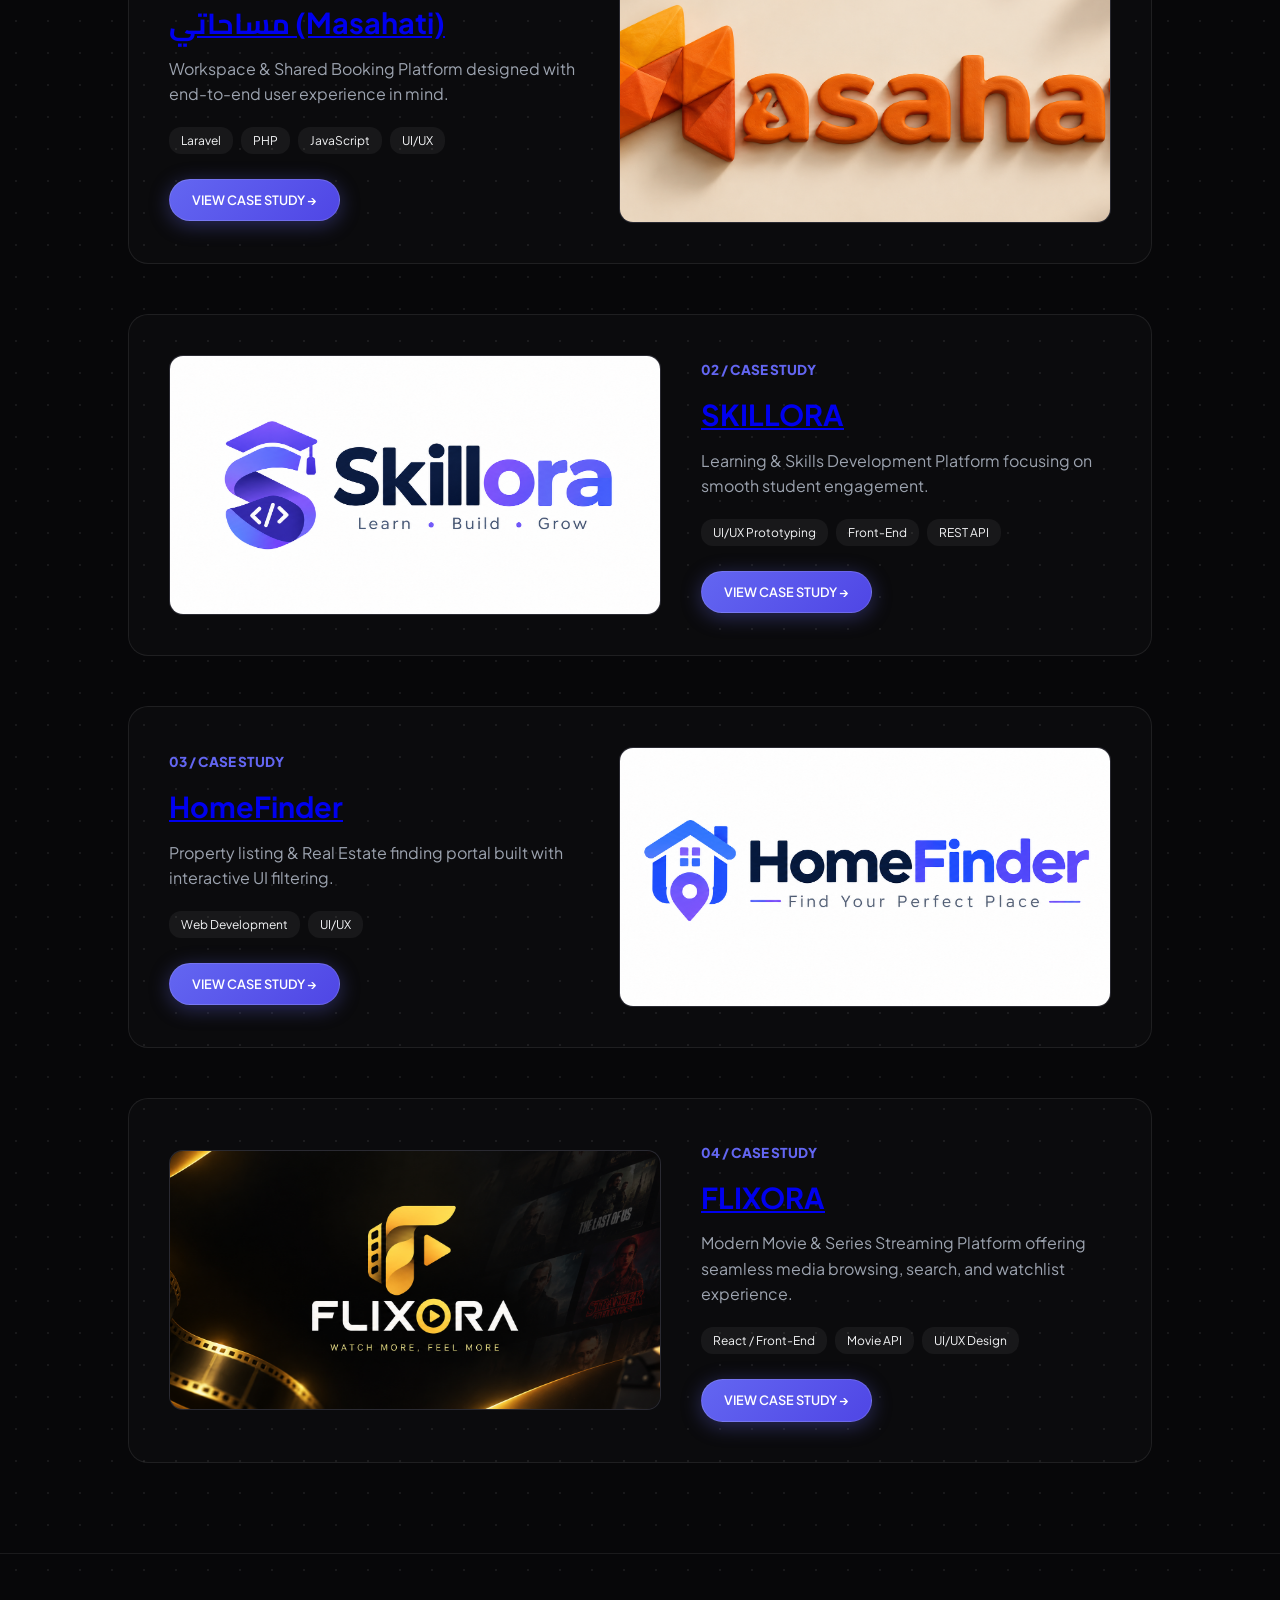
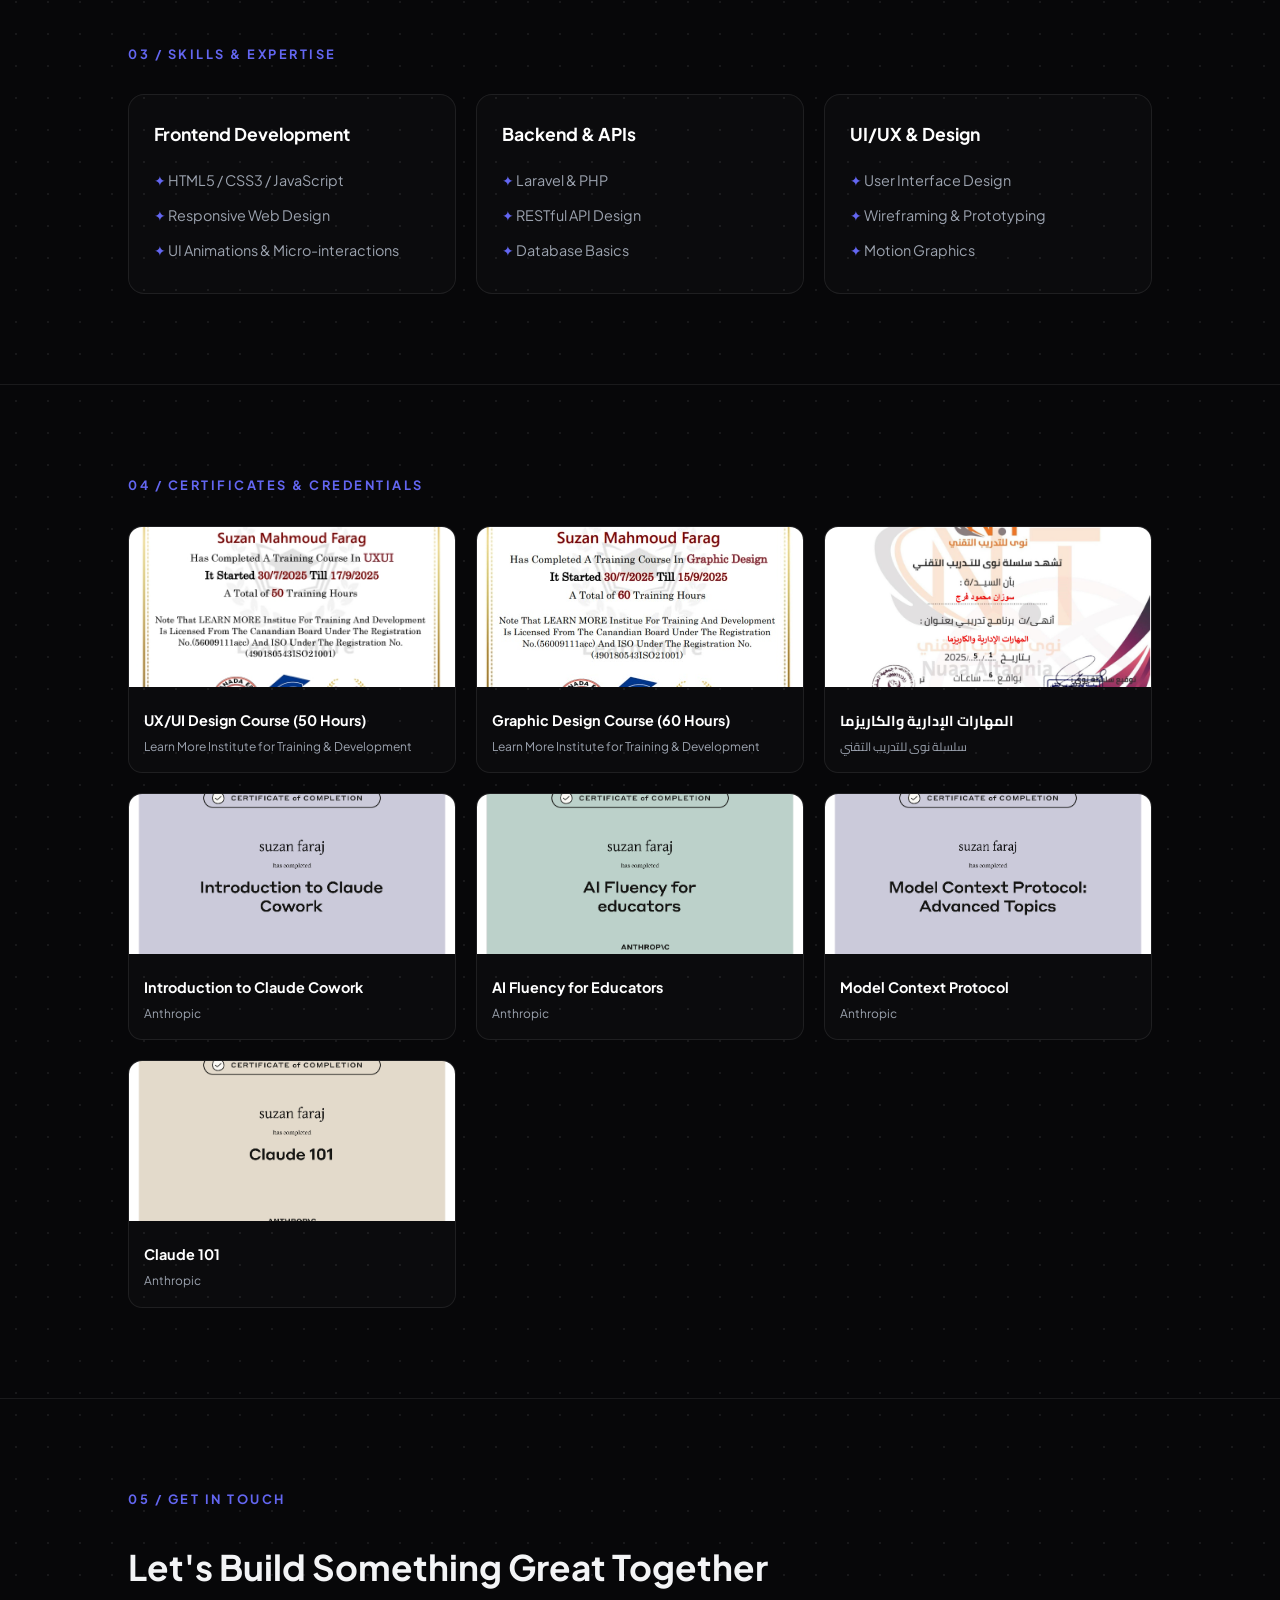
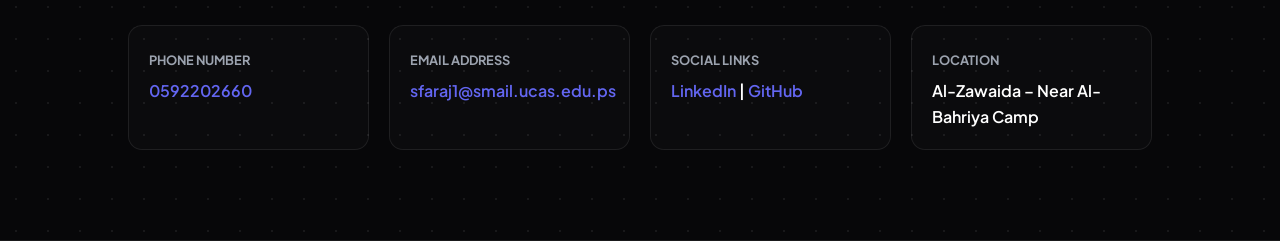
==== commit b06a6618: "Add Flixora project and update preview slider" ====
--- a/index.html
+++ b/index.html
@@ -81,6 +81,14 @@
         .cert-card img:hover, .case-img img:hover {
             transform: scale(1.03);
             filter: brightness(1.05);
+        }
+
+        /* Smooth fade transition for browser preview slider */
+        .preview-title, .preview-desc, #preview-url {
+            transition: opacity 0.3s ease-in-out;
+        }
+        .fade-out {
+            opacity: 0;
         }
     </style>
 </head>
@@ -243,7 +251,7 @@
                             <span class="tech-tag">Front-End</span>
                             <span class="tech-tag">REST API</span>
                         </div>
-                        <a href="https://github.com/sfaraj1-commits" target="_blank" class="btn-primary btn-sm">VIEW CASE STUDY →</a>
+                        <a href="https://github.com/sfaraj1-commits/Skillora" target="_blank" class="btn-primary btn-sm">VIEW CASE STUDY →</a>
                     </div>
                 </article>
 
@@ -265,6 +273,26 @@
                         <img src="image/ChatGPT Image 8 أكتوبر 2026، 11_18_34 ص.png" alt="HomeFinder Portal Preview">
                     </div>
                 </article>
+
+                <!-- Case Study 04: Flixora -->
+                <article class="case-card reverse">
+                    <div class="case-img">
+                        <img src="image/ChatGPT Image 8 أكتوبر 2026، 11_52_13 ص.png" alt="FLIXORA Movies App Preview">
+                    </div>
+                    <div>
+                        <span class="case-tag">04 / CASE STUDY</span>
+                        <h3 class="case-title">
+                            <a href="https://github.com/sfaraj1-commits/Flixora" target="_blank" class="title-link">FLIXORA</a>
+                        </h3>
+                        <p class="case-desc">Modern Movie & Series Streaming Platform offering seamless media browsing, search, and watchlist experience.</p>
+                        <div class="tag-list">
+                            <span class="tech-tag">React / Front-End</span>
+                            <span class="tech-tag">Movie API</span>
+                            <span class="tech-tag">UI/UX Design</span>
+                        </div>
+                        <a href="https://github.com/sfaraj1-commits/Flixora" target="_blank" class="btn-primary btn-sm">VIEW CASE STUDY →</a>
+                    </div>
+                </article>
             </div>
         </section>
 
@@ -393,8 +421,8 @@
     </main>
 
     <!-- Lightbox Modal -->
-    <div id="imageModal" class="image-modal">
-        <span class="close-modal">&times;</span>
+    <div id="imageModal" class="image-modal" role="dialog" aria-modal="true" aria-hidden="true">
+        <span class="close-modal" aria-label="Close modal">&times;</span>
         <img class="modal-content" id="fullImage" alt="Zoomed View">
         <div id="caption"></div>
     </div>
@@ -404,8 +432,9 @@
         document.addEventListener("DOMContentLoaded", () => {
             const projects = [
                 { title: "مساحاتي - Masahati Workspace Platform", desc: "A comprehensive space booking and facility management system.", url: "github.com/sfaraj1-commits" },
-                { title: "SKILLORA - Learning Platform", desc: "E-learning portal designed with clean UI/UX and seamless APIs.", url: "github.com/sfaraj1-commits" },
-                { title: "HomeFinder - Real Estate Portal", desc: "Real estate listing platform with advanced filtering controls.", url: "github.com/sfaraj1-commits" }
+                { title: "SKILLORA - Learning Platform", desc: "E-learning portal designed with clean UI/UX and seamless APIs.", url: "github.com/sfaraj1-commits/Skillora" },
+                { title: "HomeFinder - Real Estate Portal", desc: "Real estate listing platform with advanced filtering controls.", url: "github.com/sfaraj1-commits" },
+                { title: "FLIXORA - Movies & Series Platform", desc: "Modern movie discovery and streaming web application.", url: "github.com/sfaraj1-commits/Flixora" }
             ];
 
             let currentIndex = 0;
@@ -413,13 +442,25 @@
             const descEl = document.getElementById("preview-desc");
             const urlEl = document.getElementById("preview-url");
 
+            // Slider switch with smooth fade transition
             setInterval(() => {
-                currentIndex = (currentIndex + 1) % projects.length;
-                titleEl.textContent = projects[currentIndex].title;
-                descEl.textContent = projects[currentIndex].desc;
-                urlEl.textContent = projects[currentIndex].url;
+                titleEl.classList.add("fade-out");
+                descEl.classList.add("fade-out");
+                urlEl.classList.add("fade-out");
+
+                setTimeout(() => {
+                    currentIndex = (currentIndex + 1) % projects.length;
+                    titleEl.textContent = projects[currentIndex].title;
+                    descEl.textContent = projects[currentIndex].desc;
+                    urlEl.textContent = projects[currentIndex].url;
+
+                    titleEl.classList.remove("fade-out");
+                    descEl.classList.remove("fade-out");
+                    urlEl.classList.remove("fade-out");
+                }, 300);
             }, 3500);
 
+            // Active step indicator on scroll
             const sections = document.querySelectorAll("section");
             const navSteps = document.querySelectorAll(".scroll-step");
 
@@ -440,30 +481,35 @@
                 });
             });
 
-            // Zoom Image Logic
+            // Zoom Image Lightbox Logic
             const modal = document.getElementById("imageModal");
             const modalImg = document.getElementById("fullImage");
             const captionText = document.getElementById("caption");
             const closeModal = document.querySelector(".close-modal");
-
             const clickableImages = document.querySelectorAll(".cert-card img, .case-img img");
 
             clickableImages.forEach(img => {
-                img.addEventListener("click", function () {
+                img.addEventListener("click", function (e) {
                     modal.style.display = "block";
-                    modalImg.src = this.src;
-                    captionText.innerHTML = this.alt || "";
+                    modal.setAttribute("aria-hidden", "false");
+                    modalImg.src = e.currentTarget.src;
+                    captionText.textContent = e.currentTarget.alt || "";
                 });
             });
 
-            closeModal.addEventListener("click", () => {
+            const hideModal = () => {
                 modal.style.display = "none";
+                modal.setAttribute("aria-hidden", "true");
+            };
+
+            closeModal.addEventListener("click", hideModal);
+
+            modal.addEventListener("click", (e) => {
+                if (e.target === modal) hideModal();
             });
 
-            modal.addEventListener("click", (e) => {
-                if (e.target === modal) {
-                    modal.style.display = "none";
-                }
+            document.addEventListener("keydown", (e) => {
+                if (e.key === "Escape" && modal.style.display === "block") hideModal();
             });
         });
     </script>
